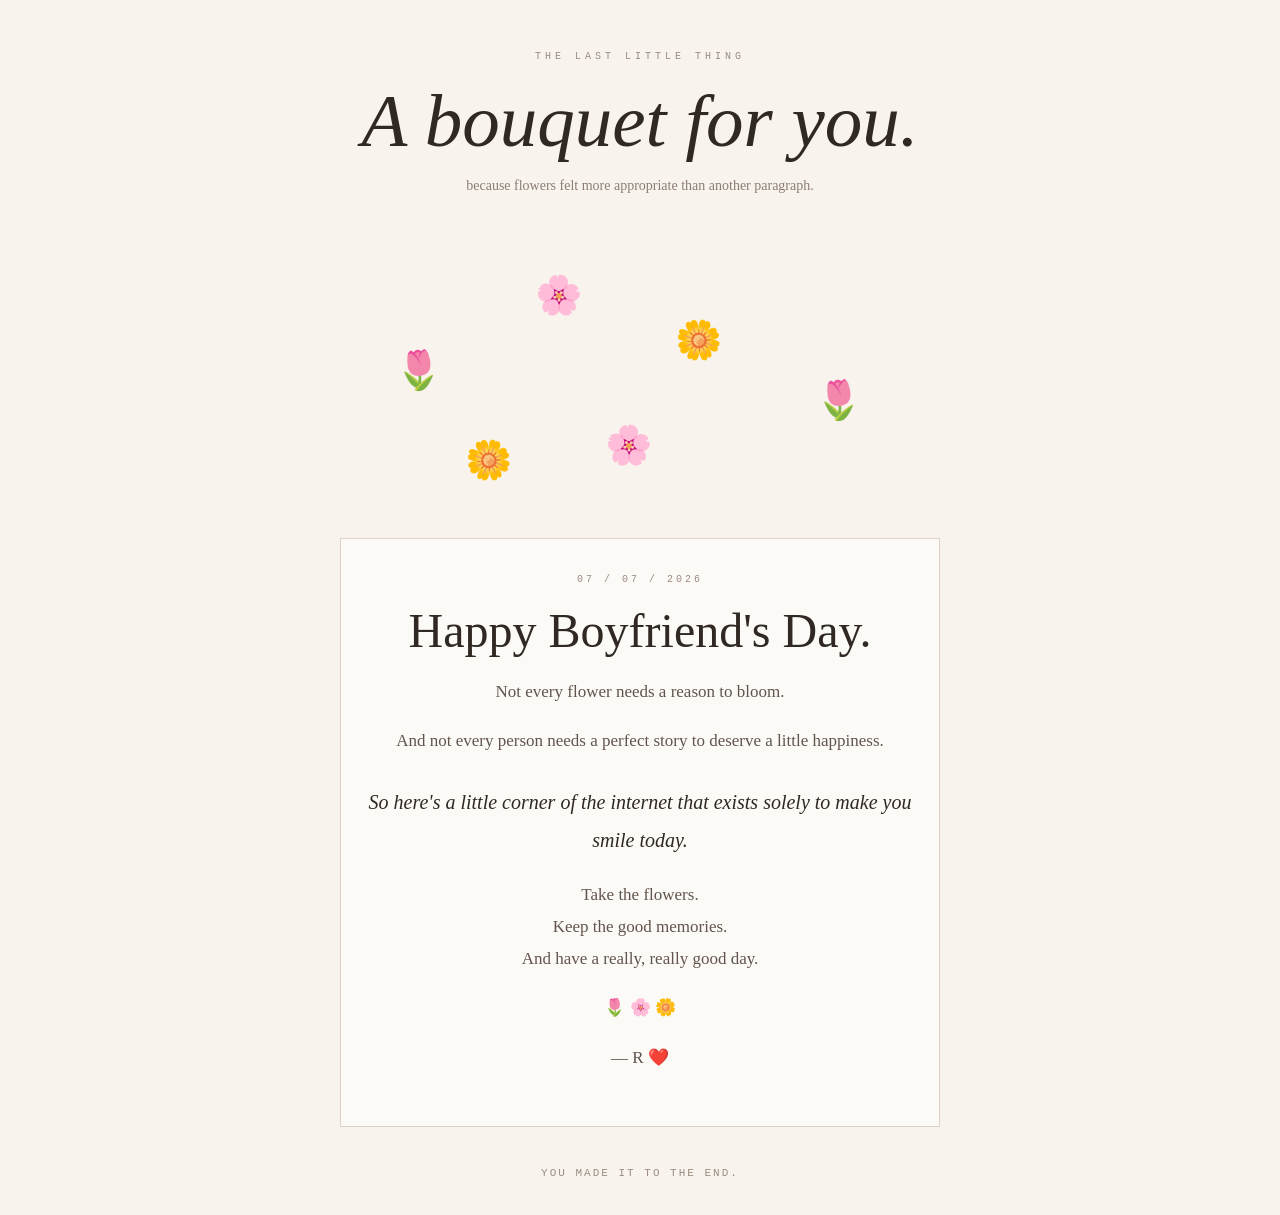
==== page10.html @ 018b6e4d "Create page10.html" ====
<!DOCTYPE html>
<html lang="en">

<head>
<meta charset="UTF-8">
<meta name="viewport" content="width=device-width, initial-scale=1.0">

<title>A Bouquet For You</title>

<style>

* {
    box-sizing: border-box;
}

body {
    margin: 0;
    min-height: 100vh;
    background: #f8f3ed;
    color: #302823;
    font-family: Georgia, serif;
    overflow-x: hidden;
}

/* HEADER */

.header {
    text-align: center;
    padding: 45px 20px 10px;
}

.header small {
    font-family: monospace;
    letter-spacing: 4px;
    color: #9a8c82;
    font-size: 10px;
}

.header h1 {
    font-size: clamp(42px, 10vw, 75px);
    font-weight: normal;
    font-style: italic;
    margin: 15px 0 5px;
}

.header p {
    color: #8c7d73;
    font-size: 14px;
}

/* FLOWER AREA */

.garden {
    position: relative;
    height: 300px;
    max-width: 700px;
    margin: 10px auto;
}

/* FLOWERS */

.flower {
    position: absolute;
    font-size: 38px;
    animation: float 4s ease-in-out infinite;
    cursor: pointer;
    transition: .3s;
}

.flower:hover {
    transform: scale(1.35);
}

.flower1 {
    left: 15%;
    top: 40%;
}

.flower2 {
    left: 35%;
    top: 15%;
    animation-delay: .5s;
}

.flower3 {
    left: 55%;
    top: 30%;
    animation-delay: 1s;
}

.flower4 {
    left: 75%;
    top: 50%;
    animation-delay: 1.5s;
}

.flower5 {
    left: 45%;
    top: 65%;
    animation-delay: 2s;
}

.flower6 {
    left: 25%;
    top: 70%;
    animation-delay: 2.5s;
}

@keyframes float {

    0%,100% {
        transform: translateY(0);
    }

    50% {
        transform: translateY(-12px);
    }

}

/* MAIN CARD */

.card {
    max-width: 600px;
    margin: 0 auto 40px;
    padding: 35px 25px;
    text-align: center;
    background: rgba(255,255,255,.6);
    border: 1px solid #ddd0c7;
}

.card .tiny {
    font-family: monospace;
    font-size: 10px;
    letter-spacing: 3px;
    color: #9b8b80;
}

.card h2 {
    font-size: clamp(30px, 7vw, 48px);
    font-weight: normal;
    margin: 18px 0;
}

.card p {
    font-size: 17px;
    line-height: 1.9;
    color: #61544c;
}

.big-message {
    font-style: italic;
    font-size: 20px !important;
    color: #302823 !important;
    margin-top: 25px;
}

/* FLOWER MESSAGE */

.flower-message {
    display: none;
    position: fixed;
    inset: 0;
    background: rgba(30,25,22,.75);
    z-index: 10;
    align-items: center;
    justify-content: center;
    padding: 25px;
}

.flower-box {
    background: #faf7f2;
    padding: 35px;
    max-width: 400px;
    text-align: center;
    border: 1px solid #d8cbc1;
}

.flower-box p {
    line-height: 1.8;
}

.close {
    margin-top: 15px;
    background: #302823;
    color: white;
    border: none;
    padding: 10px 22px;
}

/* FINAL */

.final-line {
    text-align: center;
    font-family: monospace;
    color: #9a8c82;
    font-size: 11px;
    letter-spacing: 2px;
    padding-bottom: 35px;
}

</style>

</head>


<body>


<div class="header">

    <small>THE LAST LITTLE THING</small>

    <h1>A bouquet for you.</h1>

    <p>
        because flowers felt more appropriate than another paragraph.
    </p>

</div>


<div class="garden">

    <div class="flower flower1"
         onclick="showFlower(0)">
        🌷
    </div>

    <div class="flower flower2"
         onclick="showFlower(1)">
        🌸
    </div>

    <div class="flower flower3"
         onclick="showFlower(2)">
        🌼
    </div>

    <div class="flower flower4"
         onclick="showFlower(3)">
        🌷
    </div>

    <div class="flower flower5"
         onclick="showFlower(4)">
        🌸
    </div>

    <div class="flower flower6"
         onclick="showFlower(5)">
        🌼
    </div>

</div>


<div class="card">

    <div class="tiny">
        07 / 07 / 2026
    </div>

    <h2>Happy Boyfriend's Day.</h2>

    <p>
        Not every flower needs a reason to bloom.
    </p>

    <p>
        And not every person needs a perfect story
        to deserve a little happiness.
    </p>

    <p class="big-message">
        So here's a little corner of the internet
        that exists solely to make you smile today.
    </p>

    <p>
        Take the flowers.<br>
        Keep the good memories.<br>
        And have a really, really good day.
    </p>

    <p>
        🌷 🌸 🌼
    </p>

    <p>
        — R ❤️
    </p>

</div>


<div class="final-line">

    YOU MADE IT TO THE END.

</div>


<!-- POPUP -->

<div class="flower-message" id="flowerMessage">

    <div class="flower-box">

        <p id="flowerText"></p>

        <button class="close" onclick="closeFlower()">
            keep the flower
        </button>

    </div>

</div>


<script>

const flowerMessages = [

    "A flower for every time you made me smile.",

    "A flower for all the little memories I still treasure.",

    "A flower because you deserve something pretty today.",

    "A flower for the stupid jokes and random conversations.",

    "A flower for the moments that meant more than they probably seemed.",

    "And one last flower simply because... it's Boyfriend's Day. 🌷"

];


function showFlower(index) {

    document.getElementById("flowerText").innerText =
        flowerMessages[index];

    document.getElementById("flowerMessage").style.display =
        "flex";

}


function closeFlower() {

    document.getElementById("flowerMessage").style.display =
        "none";

}

</script>


</body>

</html>
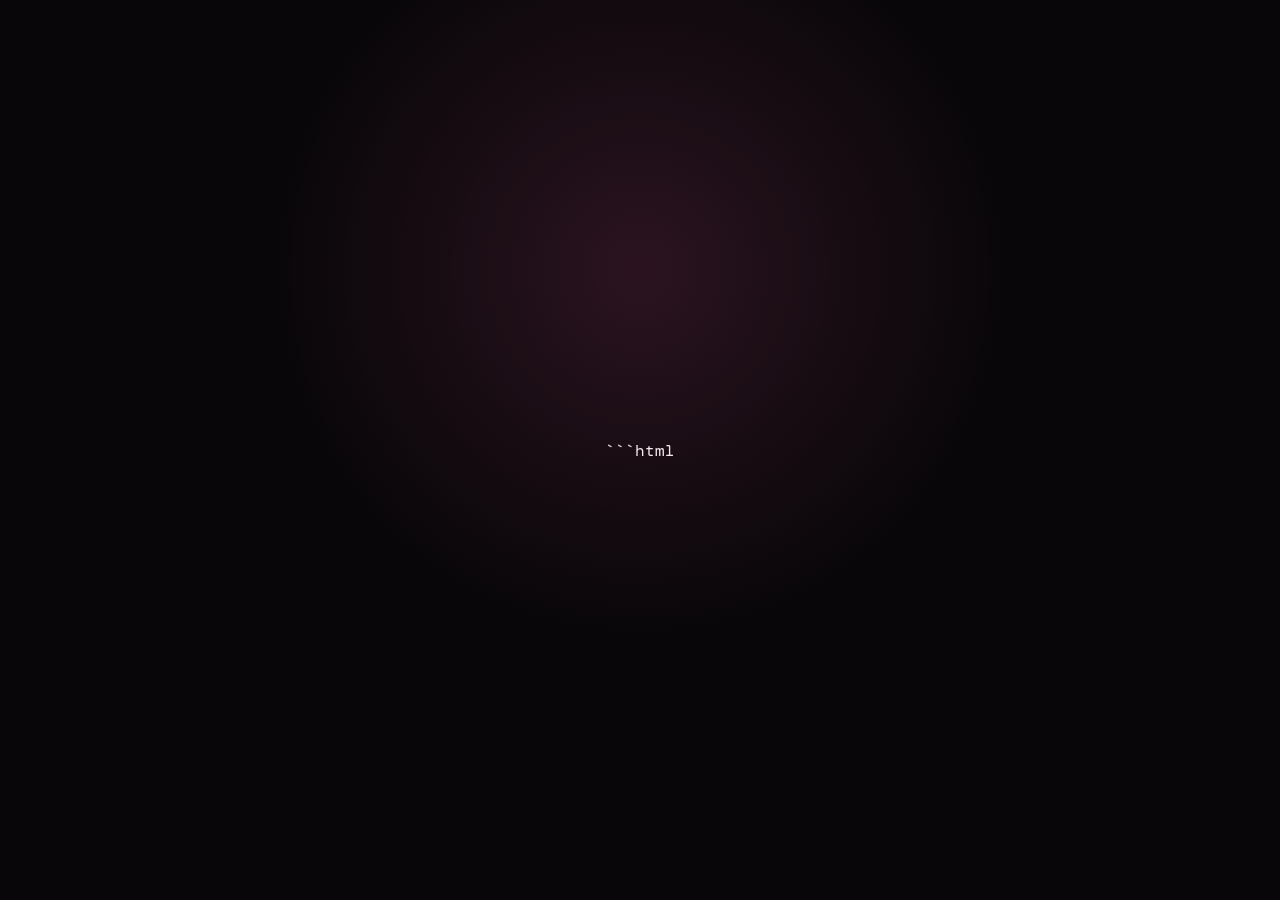
==== commit bc67016d: "Refactor HTML structure and styles for page10" ====
--- a/page10.html
+++ b/page10.html
@@ -1,363 +1,102 @@
+```html
 <!DOCTYPE html>
 <html lang="en">
 
 <head>
-<meta charset="UTF-8">
-<meta name="viewport" content="width=device-width, initial-scale=1.0">
 
-<title>A Bouquet For You</title>
+    <meta charset="UTF-8">
 
-<style>
+    <meta name="viewport"
+          content="width=device-width, initial-scale=1.0">
 
-* {
-    box-sizing: border-box;
-}
+    <title>Almost There ♡</title>
 
-body {
-    margin: 0;
-    min-height: 100vh;
-    background: #f8f3ed;
-    color: #302823;
-    font-family: Georgia, serif;
-    overflow-x: hidden;
-}
+    <link href="https://fonts.googleapis.com/css2?family=DM+Mono&family=Playfair+Display:ital,wght@0,500;1,500&display=swap"
+          rel="stylesheet">
 
-/* HEADER */
+    <style>
 
-.header {
-    text-align: center;
-    padding: 45px 20px 10px;
-}
+        * {
+            box-sizing: border-box;
+            margin: 0;
+            padding: 0;
+        }
 
-.header small {
-    font-family: monospace;
-    letter-spacing: 4px;
-    color: #9a8c82;
-    font-size: 10px;
-}
+        body {
+            min-height: 100vh;
 
-.header h1 {
-    font-size: clamp(42px, 10vw, 75px);
-    font-weight: normal;
-    font-style: italic;
-    margin: 15px 0 5px;
-}
+            background:
+                radial-gradient(
+                    circle at 50% 30%,
+                    rgba(255, 100, 175, 0.14),
+                    transparent 42%
+                ),
+                #080608;
 
-.header p {
-    color: #8c7d73;
-    font-size: 14px;
-}
+            color: #f8e8f0;
 
-/* FLOWER AREA */
+            font-family: 'DM Mono', monospace;
 
-.garden {
-    position: relative;
-    height: 300px;
-    max-width: 700px;
-    margin: 10px auto;
-}
+            display: flex;
+            justify-content: center;
+            align-items: center;
 
-/* FLOWERS */
+            padding: 25px;
+        }
 
-.flower {
-    position: absolute;
-    font-size: 38px;
-    animation: float 4s ease-in-out infinite;
-    cursor: pointer;
-    transition: .3s;
-}
+        .page {
+            width: min(650px, 100%);
 
-.flower:hover {
-    transform: scale(1.35);
-}
+            text-align: center;
+        }
 
-.flower1 {
-    left: 15%;
-    top: 40%;
-}
+        .label {
+            font-size: 9px;
 
-.flower2 {
-    left: 35%;
-    top: 15%;
-    animation-delay: .5s;
-}
+            letter-spacing: 5px;
 
-.flower3 {
-    left: 55%;
-    top: 30%;
-    animation-delay: 1s;
-}
+            color: #75606b;
 
-.flower4 {
-    left: 75%;
-    top: 50%;
-    animation-delay: 1.5s;
-}
+            margin-bottom: 45px;
+        }
 
-.flower5 {
-    left: 45%;
-    top: 65%;
-    animation-delay: 2s;
-}
+        .line {
+            width: 45px;
 
-.flower6 {
-    left: 25%;
-    top: 70%;
-    animation-delay: 2.5s;
-}
+            height: 1px;
 
-@keyframes float {
+            background: #8c6476;
 
-    0%,100% {
-        transform: translateY(0);
-    }
+            margin: 0 auto 35px;
+        }
 
-    50% {
-        transform: translateY(-12px);
-    }
+        h1 {
+            font-family: 'Playfair Display', serif;
 
-}
+            font-style: italic;
 
-/* MAIN CARD */
+            font-weight: 500;
 
-.card {
-    max-width: 600px;
-    margin: 0 auto 40px;
-    padding: 35px 25px;
-    text-align: center;
-    background: rgba(255,255,255,.6);
-    border: 1px solid #ddd0c7;
-}
+            font-size: clamp(48px, 10vw, 78px);
 
-.card .tiny {
-    font-family: monospace;
-    font-size: 10px;
-    letter-spacing: 3px;
-    color: #9b8b80;
-}
+            color: #ffd9e7;
 
-.card h2 {
-    font-size: clamp(30px, 7vw, 48px);
-    font-weight: normal;
-    margin: 18px 0;
-}
+            text-shadow:
+                0 0 30px rgba(255,120,190,0.18);
 
-.card p {
-    font-size: 17px;
-    line-height: 1.9;
-    color: #61544c;
-}
+            margin-bottom: 25px;
+        }
 
-.big-message {
-    font-style: italic;
-    font-size: 20px !important;
-    color: #302823 !important;
-    margin-top: 25px;
-}
+        .text {
+            font-family: 'Playfair Display', serif;
 
-/* FLOWER MESSAGE */
+            font-style: italic;
+```
 
-.flower-message {
-    display: none;
-    position: fixed;
-    inset: 0;
-    background: rgba(30,25,22,.75);
-    z-index: 10;
-    align-items: center;
-    justify-content: center;
-    padding: 25px;
-}
-
-.flower-box {
-    background: #faf7f2;
-    padding: 35px;
-    max-width: 400px;
-    text-align: center;
-    border: 1px solid #d8cbc1;
-}
-
-.flower-box p {
-    line-height: 1.8;
-}
-
-.close {
-    margin-top: 15px;
-    background: #302823;
-    color: white;
-    border: none;
-    padding: 10px 22px;
-}
-
-/* FINAL */
-
-.final-line {
-    text-align: center;
-    font-family: monospace;
-    color: #9a8c82;
-    font-size: 11px;
-    letter-spacing: 2px;
-    padding-bottom: 35px;
-}
-
-</style>
-
-</head>
+  
 
 
-<body>
+      
 
 
-<div class="header">
 
-    <small>THE LAST LITTLE THING</small>
-
-    <h1>A bouquet for you.</h1>
-
-    <p>
-        because flowers felt more appropriate than another paragraph.
-    </p>
-
-</div>
-
-
-<div class="garden">
-
-    <div class="flower flower1"
-         onclick="showFlower(0)">
-        🌷
-    </div>
-
-    <div class="flower flower2"
-         onclick="showFlower(1)">
-        🌸
-    </div>
-
-    <div class="flower flower3"
-         onclick="showFlower(2)">
-        🌼
-    </div>
-
-    <div class="flower flower4"
-         onclick="showFlower(3)">
-        🌷
-    </div>
-
-    <div class="flower flower5"
-         onclick="showFlower(4)">
-        🌸
-    </div>
-
-    <div class="flower flower6"
-         onclick="showFlower(5)">
-        🌼
-    </div>
-
-</div>
-
-
-<div class="card">
-
-    <div class="tiny">
-        07 / 07 / 2026
-    </div>
-
-    <h2>Happy Boyfriend's Day.</h2>
-
-    <p>
-        Not every flower needs a reason to bloom.
-    </p>
-
-    <p>
-        And not every person needs a perfect story
-        to deserve a little happiness.
-    </p>
-
-    <p class="big-message">
-        So here's a little corner of the internet
-        that exists solely to make you smile today.
-    </p>
-
-    <p>
-        Take the flowers.<br>
-        Keep the good memories.<br>
-        And have a really, really good day.
-    </p>
-
-    <p>
-        🌷 🌸 🌼
-    </p>
-
-    <p>
-        — R ❤️
-    </p>
-
-</div>
-
-
-<div class="final-line">
-
-    YOU MADE IT TO THE END.
-
-</div>
-
-
-<!-- POPUP -->
-
-<div class="flower-message" id="flowerMessage">
-
-    <div class="flower-box">
-
-        <p id="flowerText"></p>
-
-        <button class="close" onclick="closeFlower()">
-            keep the flower
-        </button>
-
-    </div>
-
-</div>
-
-
-<script>
-
-const flowerMessages = [
-
-    "A flower for every time you made me smile.",
-
-    "A flower for all the little memories I still treasure.",
-
-    "A flower because you deserve something pretty today.",
-
-    "A flower for the stupid jokes and random conversations.",
-
-    "A flower for the moments that meant more than they probably seemed.",
-
-    "And one last flower simply because... it's Boyfriend's Day. 🌷"
-
-];
-
-
-function showFlower(index) {
-
-    document.getElementById("flowerText").innerText =
-        flowerMessages[index];
-
-    document.getElementById("flowerMessage").style.display =
-        "flex";
-
-}
-
-
-function closeFlower() {
-
-    document.getElementById("flowerMessage").style.display =
-        "none";
-
-}
-
-</script>
-
-
-</body>
-
-</html>
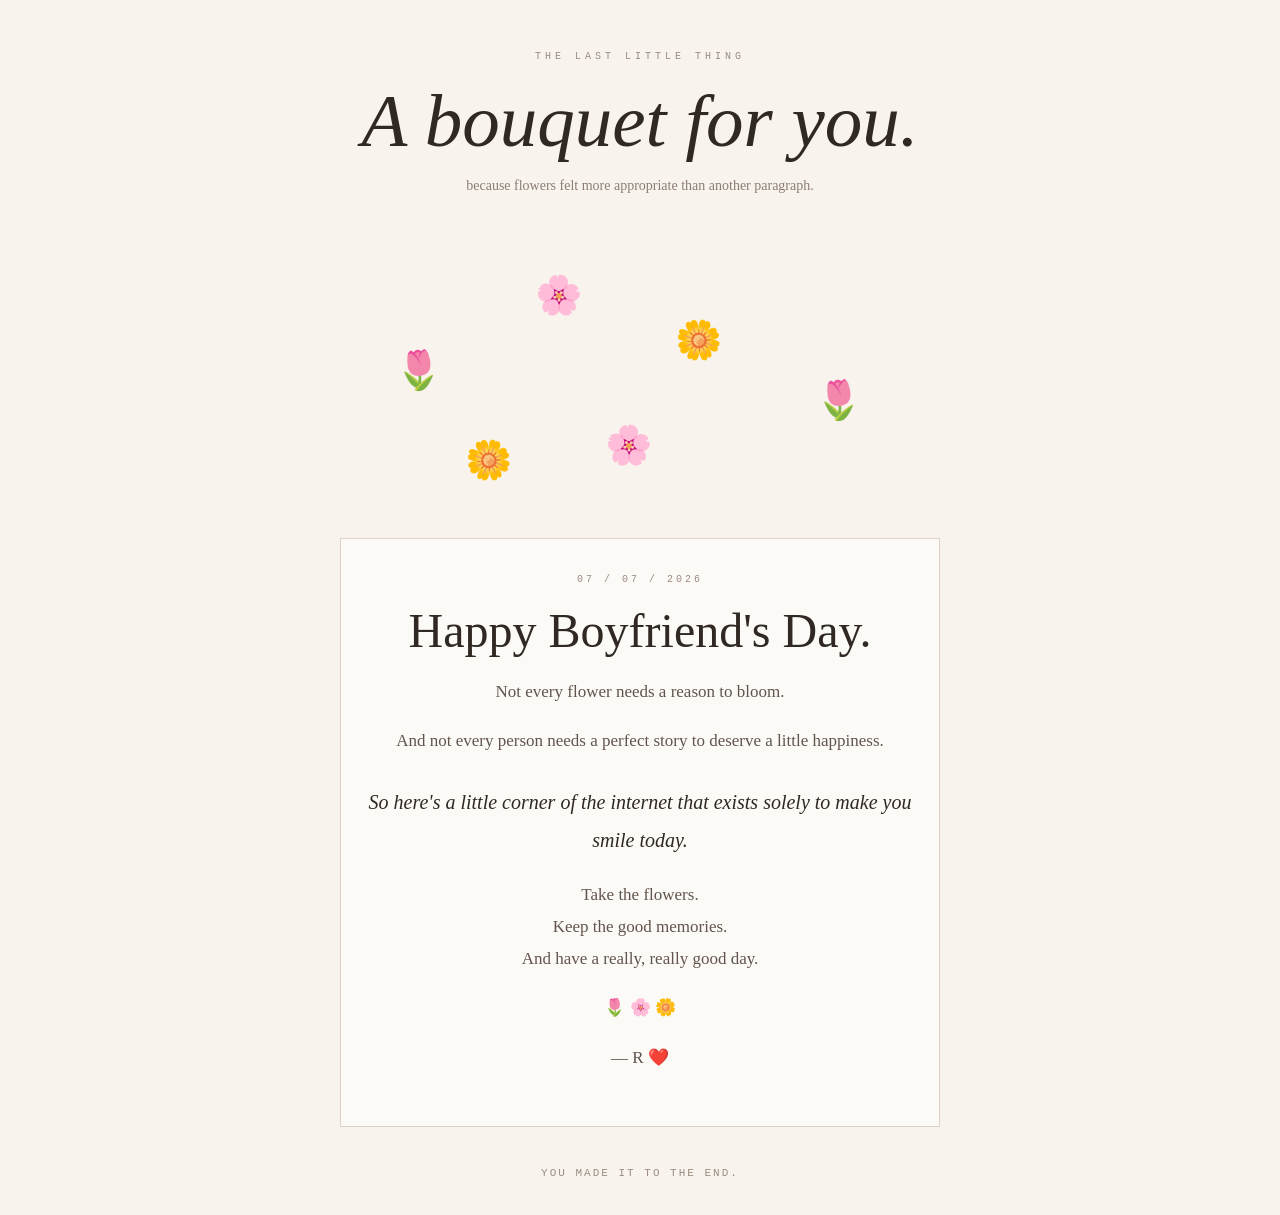
==== commit 744120a4: "Update page10.html" ====
--- a/page10.html
+++ b/page10.html
@@ -1,97 +1,366 @@
-```html
 <!DOCTYPE html>
 <html lang="en">
 
 <head>
-
-    <meta charset="UTF-8">
-
-    <meta name="viewport"
-          content="width=device-width, initial-scale=1.0">
-
-    <title>Almost There ♡</title>
-
-    <link href="https://fonts.googleapis.com/css2?family=DM+Mono&family=Playfair+Display:ital,wght@0,500;1,500&display=swap"
-          rel="stylesheet">
-
-    <style>
-
-        * {
-            box-sizing: border-box;
-            margin: 0;
-            padding: 0;
-        }
-
-        body {
-            min-height: 100vh;
-
-            background:
-                radial-gradient(
-                    circle at 50% 30%,
-                    rgba(255, 100, 175, 0.14),
-                    transparent 42%
-                ),
-                #080608;
-
-            color: #f8e8f0;
-
-            font-family: 'DM Mono', monospace;
-
-            display: flex;
-            justify-content: center;
-            align-items: center;
-
-            padding: 25px;
-        }
-
-        .page {
-            width: min(650px, 100%);
-
-            text-align: center;
-        }
-
-        .label {
-            font-size: 9px;
-
-            letter-spacing: 5px;
-
-            color: #75606b;
-
-            margin-bottom: 45px;
-        }
-
-        .line {
-            width: 45px;
-
-            height: 1px;
-
-            background: #8c6476;
-
-            margin: 0 auto 35px;
-        }
-
-        h1 {
-            font-family: 'Playfair Display', serif;
-
-            font-style: italic;
-
-            font-weight: 500;
-
-            font-size: clamp(48px, 10vw, 78px);
-
-            color: #ffd9e7;
-
-            text-shadow:
-                0 0 30px rgba(255,120,190,0.18);
-
-            margin-bottom: 25px;
-        }
-
-        .text {
-            font-family: 'Playfair Display', serif;
-
-            font-style: italic;
-```
+<meta charset="UTF-8">
+<meta name="viewport" content="width=device-width, initial-scale=1.0">
+
+<title>A Bouquet For You</title>
+
+<style>
+
+* {
+    box-sizing: border-box;
+}
+
+body {
+    margin: 0;
+    min-height: 100vh;
+    background: #f8f3ed;
+    color: #302823;
+    font-family: Georgia, serif;
+    overflow-x: hidden;
+}
+
+/* HEADER */
+
+.header {
+    text-align: center;
+    padding: 45px 20px 10px;
+}
+
+.header small {
+    font-family: monospace;
+    letter-spacing: 4px;
+    color: #9a8c82;
+    font-size: 10px;
+}
+
+.header h1 {
+    font-size: clamp(42px, 10vw, 75px);
+    font-weight: normal;
+    font-style: italic;
+    margin: 15px 0 5px;
+}
+
+.header p {
+    color: #8c7d73;
+    font-size: 14px;
+}
+
+/* FLOWER AREA */
+
+.garden {
+    position: relative;
+    height: 300px;
+    max-width: 700px;
+    margin: 10px auto;
+}
+
+/* FLOWERS */
+
+.flower {
+    position: absolute;
+    font-size: 38px;
+    animation: float 4s ease-in-out infinite;
+    cursor: pointer;
+    transition: .3s;
+}
+
+.flower:hover {
+    transform: scale(1.35);
+}
+
+.flower1 {
+    left: 15%;
+    top: 40%;
+}
+
+.flower2 {
+    left: 35%;
+    top: 15%;
+    animation-delay: .5s;
+}
+
+.flower3 {
+    left: 55%;
+    top: 30%;
+    animation-delay: 1s;
+}
+
+.flower4 {
+    left: 75%;
+    top: 50%;
+    animation-delay: 1.5s;
+}
+
+.flower5 {
+    left: 45%;
+    top: 65%;
+    animation-delay: 2s;
+}
+
+.flower6 {
+    left: 25%;
+    top: 70%;
+    animation-delay: 2.5s;
+}
+
+@keyframes float {
+
+    0%,100% {
+        transform: translateY(0);
+    }
+
+    50% {
+        transform: translateY(-12px);
+    }
+
+}
+
+/* MAIN CARD */
+
+.card {
+    max-width: 600px;
+    margin: 0 auto 40px;
+    padding: 35px 25px;
+    text-align: center;
+    background: rgba(255,255,255,.6);
+    border: 1px solid #ddd0c7;
+}
+
+.card .tiny {
+    font-family: monospace;
+    font-size: 10px;
+    letter-spacing: 3px;
+    color: #9b8b80;
+}
+
+.card h2 {
+    font-size: clamp(30px, 7vw, 48px);
+    font-weight: normal;
+    margin: 18px 0;
+}
+
+.card p {
+    font-size: 17px;
+    line-height: 1.9;
+    color: #61544c;
+}
+
+.big-message {
+    font-style: italic;
+    font-size: 20px !important;
+    color: #302823 !important;
+    margin-top: 25px;
+}
+
+/* FLOWER MESSAGE */
+
+.flower-message {
+    display: none;
+    position: fixed;
+    inset: 0;
+    background: rgba(30,25,22,.75);
+    z-index: 10;
+    align-items: center;
+    justify-content: center;
+    padding: 25px;
+}
+
+.flower-box {
+    background: #faf7f2;
+    padding: 35px;
+    max-width: 400px;
+    text-align: center;
+    border: 1px solid #d8cbc1;
+}
+
+.flower-box p {
+    line-height: 1.8;
+}
+
+.close {
+    margin-top: 15px;
+    background: #302823;
+    color: white;
+    border: none;
+    padding: 10px 22px;
+}
+
+/* FINAL */
+
+.final-line {
+    text-align: center;
+    font-family: monospace;
+    color: #9a8c82;
+    font-size: 11px;
+    letter-spacing: 2px;
+    padding-bottom: 35px;
+}
+
+</style>
+
+</head>
+
+
+<body>
+
+
+<div class="header">
+
+    <small>THE LAST LITTLE THING</small>
+
+    <h1>A bouquet for you.</h1>
+
+    <p>
+        because flowers felt more appropriate than another paragraph.
+    </p>
+
+</div>
+
+
+<div class="garden">
+
+    <div class="flower flower1"
+         onclick="showFlower(0)">
+        🌷
+    </div>
+
+    <div class="flower flower2"
+         onclick="showFlower(1)">
+        🌸
+    </div>
+
+    <div class="flower flower3"
+         onclick="showFlower(2)">
+        🌼
+    </div>
+
+    <div class="flower flower4"
+         onclick="showFlower(3)">
+        🌷
+    </div>
+
+    <div class="flower flower5"
+         onclick="showFlower(4)">
+        🌸
+    </div>
+
+    <div class="flower flower6"
+         onclick="showFlower(5)">
+        🌼
+    </div>
+
+</div>
+
+
+<div class="card">
+
+    <div class="tiny">
+        07 / 07 / 2026
+    </div>
+
+    <h2>Happy Boyfriend's Day.</h2>
+
+    <p>
+        Not every flower needs a reason to bloom.
+    </p>
+
+    <p>
+        And not every person needs a perfect story
+        to deserve a little happiness.
+    </p>
+
+    <p class="big-message">
+        So here's a little corner of the internet
+        that exists solely to make you smile today.
+    </p>
+
+    <p>
+        Take the flowers.<br>
+        Keep the good memories.<br>
+        And have a really, really good day.
+    </p>
+
+    <p>
+        🌷 🌸 🌼
+    </p>
+
+    <p>
+        — R ❤️
+    </p>
+
+</div>
+
+
+<div class="final-line">
+
+    YOU MADE IT TO THE END.
+
+</div>
+
+
+<!-- POPUP -->
+
+<div class="flower-message" id="flowerMessage">
+
+    <div class="flower-box">
+
+        <p id="flowerText"></p>
+
+        <button class="close" onclick="closeFlower()">
+            keep the flower
+        </button>
+
+    </div>
+
+</div>
+
+
+<script>
+
+const flowerMessages = [
+
+    "A flower for every time you made me smile.",
+
+    "A flower for all the little memories I still treasure.",
+
+    "A flower because you deserve something pretty today.",
+
+    "A flower for the stupid jokes and random conversations.",
+
+    "A flower for the moments that meant more than they probably seemed.",
+
+    "And one last flower simply because... it's Boyfriend's Day. 🌷"
+
+];
+
+
+function showFlower(index) {
+
+    document.getElementById("flowerText").innerText =
+        flowerMessages[index];
+
+    document.getElementById("flowerMessage").style.display =
+        "flex";
+
+}
+
+
+function closeFlower() {
+
+    document.getElementById("flowerMessage").style.display =
+        "none";
+
+}
+
+</script>
+
+
+</body>
+
+</html>
 
   
 
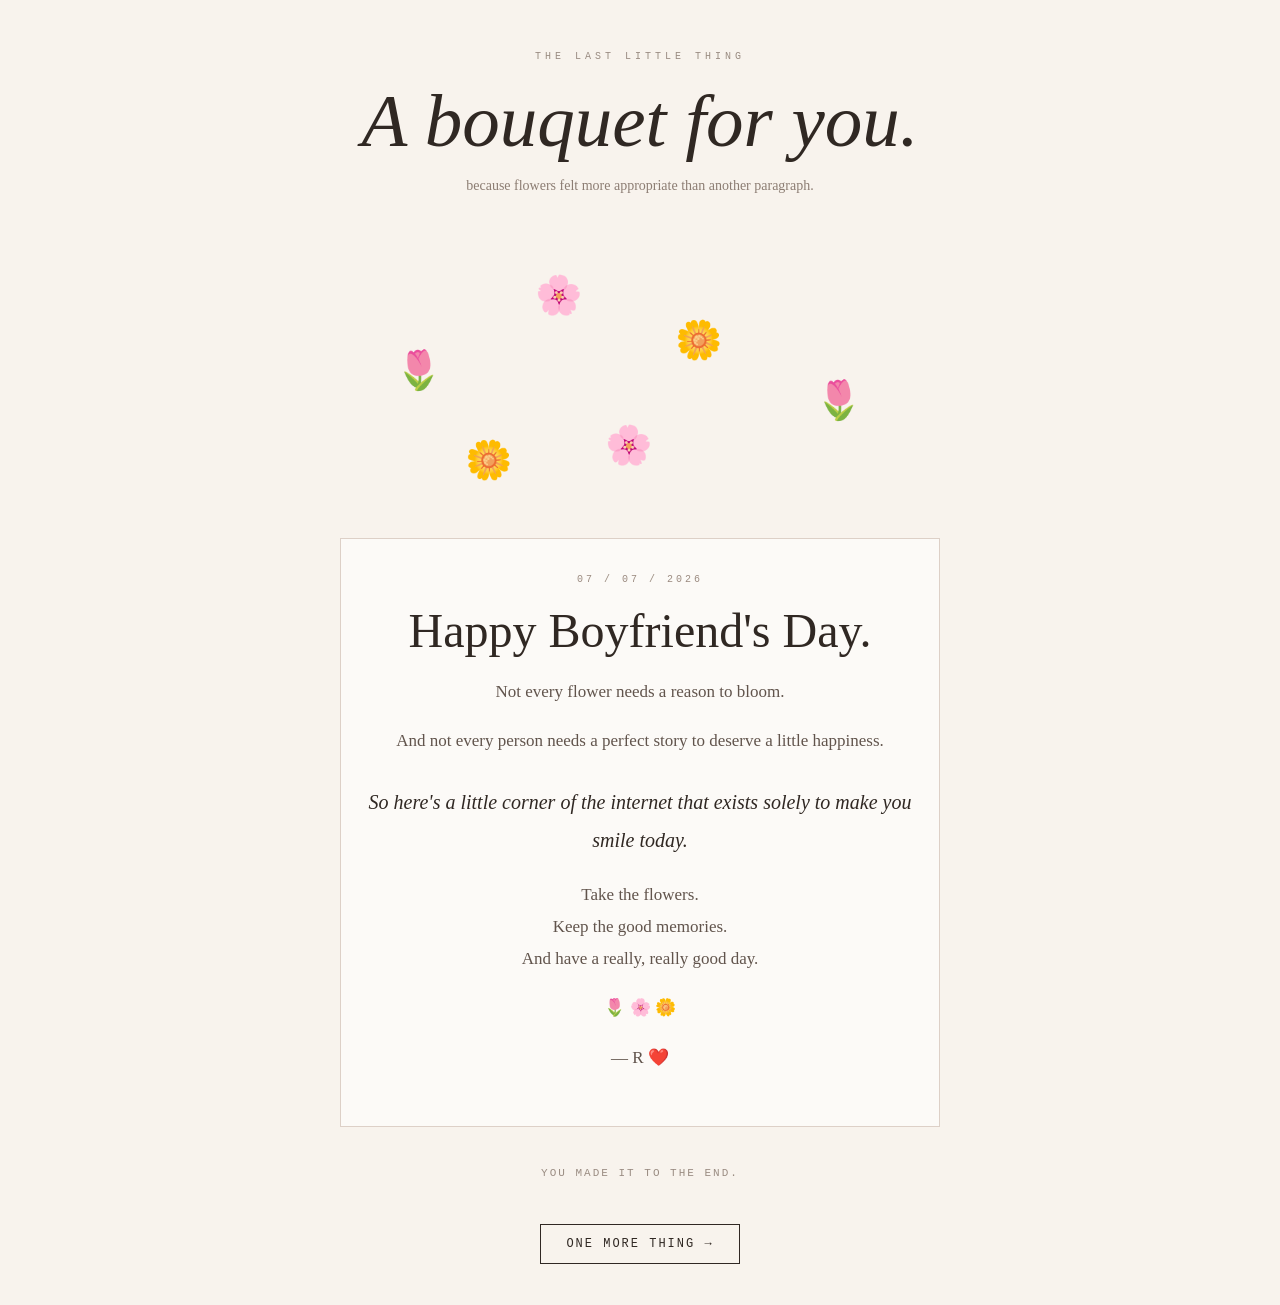
==== commit 5061f98a: "Update page10.html" ====
--- a/page10.html
+++ b/page10.html
@@ -299,7 +299,20 @@
     YOU MADE IT TO THE END.
 
 </div>
-
+<div style="text-align:center; padding:10px 20px 40px;">
+    <a href="page11.html"
+       style="
+       display:inline-block;
+       color:#302823;
+       text-decoration:none;
+       border:1px solid #302823;
+       padding:12px 25px;
+       font-family:monospace;
+       font-size:12px;
+       letter-spacing:2px;">
+        ONE MORE THING →
+    </a>
+</div>
 
 <!-- POPUP -->
 
